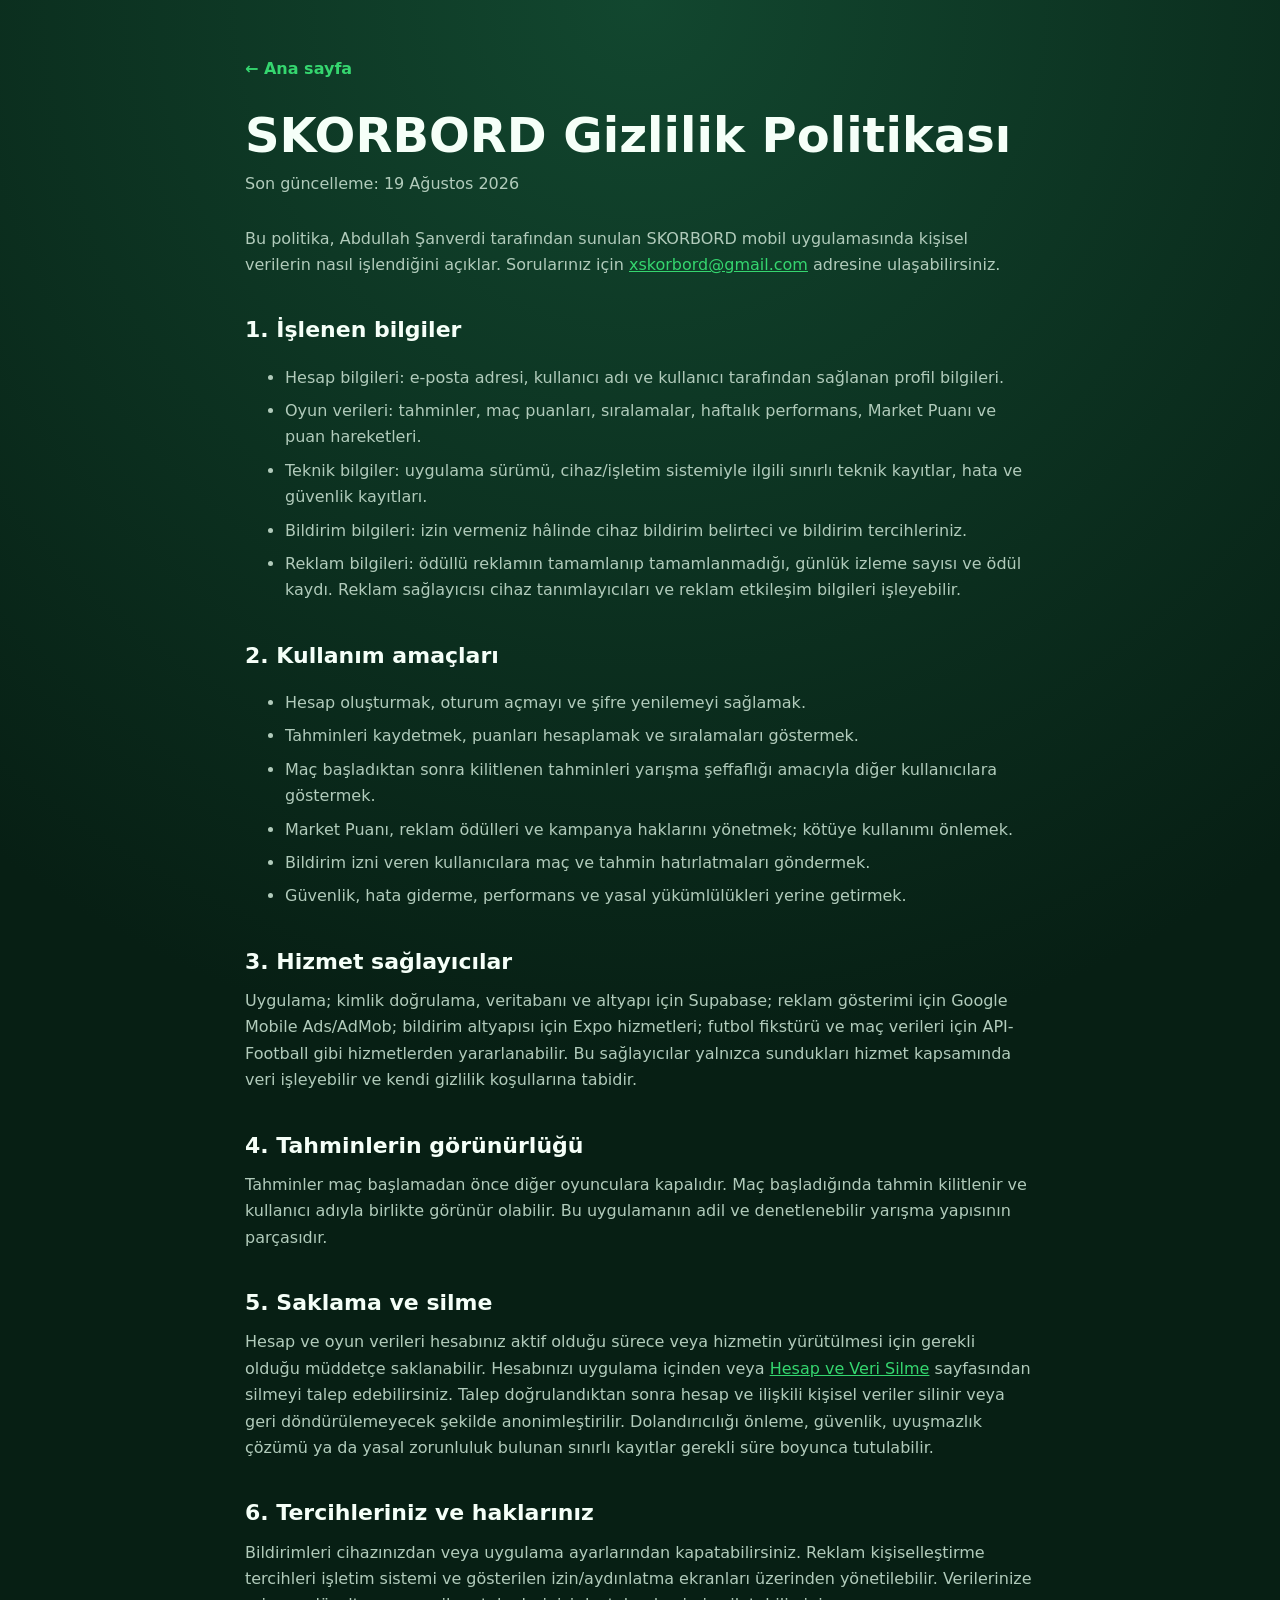
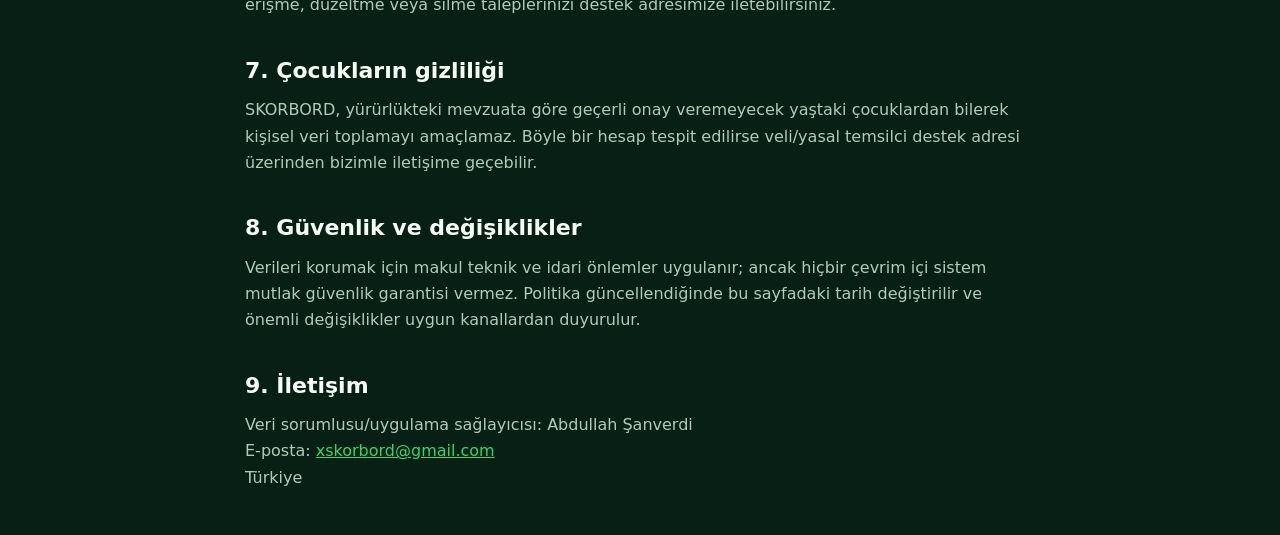
==== privacy.html @ 050bd859 "Add files via upload" ====
<!doctype html><html lang="tr"><head><meta charset="utf-8"><meta name="viewport" content="width=device-width,initial-scale=1"><title>Gizlilik Politikası | SKORBORD</title><link rel="stylesheet" href="styles.css"></head><body><main class="document"><a class="back" href="index.html">← Ana sayfa</a><h1>SKORBORD Gizlilik Politikası</h1><p class="date">Son güncelleme: 19 Ağustos 2026</p><p>Bu politika, Abdullah Şanverdi tarafından sunulan SKORBORD mobil uygulamasında kişisel verilerin nasıl işlendiğini açıklar. Sorularınız için <a href="mailto:xskorbord@gmail.com">xskorbord@gmail.com</a> adresine ulaşabilirsiniz.</p><h2>1. İşlenen bilgiler</h2><ul><li>Hesap bilgileri: e-posta adresi, kullanıcı adı ve kullanıcı tarafından sağlanan profil bilgileri.</li><li>Oyun verileri: tahminler, maç puanları, sıralamalar, haftalık performans, Market Puanı ve puan hareketleri.</li><li>Teknik bilgiler: uygulama sürümü, cihaz/işletim sistemiyle ilgili sınırlı teknik kayıtlar, hata ve güvenlik kayıtları.</li><li>Bildirim bilgileri: izin vermeniz hâlinde cihaz bildirim belirteci ve bildirim tercihleriniz.</li><li>Reklam bilgileri: ödüllü reklamın tamamlanıp tamamlanmadığı, günlük izleme sayısı ve ödül kaydı. Reklam sağlayıcısı cihaz tanımlayıcıları ve reklam etkileşim bilgileri işleyebilir.</li></ul><h2>2. Kullanım amaçları</h2><ul><li>Hesap oluşturmak, oturum açmayı ve şifre yenilemeyi sağlamak.</li><li>Tahminleri kaydetmek, puanları hesaplamak ve sıralamaları göstermek.</li><li>Maç başladıktan sonra kilitlenen tahminleri yarışma şeffaflığı amacıyla diğer kullanıcılara göstermek.</li><li>Market Puanı, reklam ödülleri ve kampanya haklarını yönetmek; kötüye kullanımı önlemek.</li><li>Bildirim izni veren kullanıcılara maç ve tahmin hatırlatmaları göndermek.</li><li>Güvenlik, hata giderme, performans ve yasal yükümlülükleri yerine getirmek.</li></ul><h2>3. Hizmet sağlayıcılar</h2><p>Uygulama; kimlik doğrulama, veritabanı ve altyapı için Supabase; reklam gösterimi için Google Mobile Ads/AdMob; bildirim altyapısı için Expo hizmetleri; futbol fikstürü ve maç verileri için API-Football gibi hizmetlerden yararlanabilir. Bu sağlayıcılar yalnızca sundukları hizmet kapsamında veri işleyebilir ve kendi gizlilik koşullarına tabidir.</p><h2>4. Tahminlerin görünürlüğü</h2><p>Tahminler maç başlamadan önce diğer oyunculara kapalıdır. Maç başladığında tahmin kilitlenir ve kullanıcı adıyla birlikte görünür olabilir. Bu uygulamanın adil ve denetlenebilir yarışma yapısının parçasıdır.</p><h2>5. Saklama ve silme</h2><p>Hesap ve oyun verileri hesabınız aktif olduğu sürece veya hizmetin yürütülmesi için gerekli olduğu müddetçe saklanabilir. Hesabınızı uygulama içinden veya <a href="deletion.html">Hesap ve Veri Silme</a> sayfasından silmeyi talep edebilirsiniz. Talep doğrulandıktan sonra hesap ve ilişkili kişisel veriler silinir veya geri döndürülemeyecek şekilde anonimleştirilir. Dolandırıcılığı önleme, güvenlik, uyuşmazlık çözümü ya da yasal zorunluluk bulunan sınırlı kayıtlar gerekli süre boyunca tutulabilir.</p><h2>6. Tercihleriniz ve haklarınız</h2><p>Bildirimleri cihazınızdan veya uygulama ayarlarından kapatabilirsiniz. Reklam kişiselleştirme tercihleri işletim sistemi ve gösterilen izin/aydınlatma ekranları üzerinden yönetilebilir. Verilerinize erişme, düzeltme veya silme taleplerinizi destek adresimize iletebilirsiniz.</p><h2>7. Çocukların gizliliği</h2><p>SKORBORD, yürürlükteki mevzuata göre geçerli onay veremeyecek yaştaki çocuklardan bilerek kişisel veri toplamayı amaçlamaz. Böyle bir hesap tespit edilirse veli/yasal temsilci destek adresi üzerinden bizimle iletişime geçebilir.</p><h2>8. Güvenlik ve değişiklikler</h2><p>Verileri korumak için makul teknik ve idari önlemler uygulanır; ancak hiçbir çevrim içi sistem mutlak güvenlik garantisi vermez. Politika güncellendiğinde bu sayfadaki tarih değiştirilir ve önemli değişiklikler uygun kanallardan duyurulur.</p><h2>9. İletişim</h2><p>Veri sorumlusu/uygulama sağlayıcısı: Abdullah Şanverdi<br>E-posta: <a href="mailto:xskorbord@gmail.com">xskorbord@gmail.com</a><br>Türkiye</p></main></body></html>
---- styles.css ----
:root{--bg:#071f14;--card:#0d2f20;--line:#1c573b;--green:#35d66f;--text:#f5fff8;--muted:#b1cbbb}*{box-sizing:border-box}body{margin:0;background:radial-gradient(circle at top,#12472f,var(--bg) 48%);color:var(--text);font:16px/1.65 system-ui,-apple-system,BlinkMacSystemFont,"Segoe UI",sans-serif}main{width:min(980px,calc(100% - 32px));margin:0 auto;padding:56px 0 36px}header{display:flex;align-items:center;gap:22px;margin-bottom:34px}.logo{display:grid;place-items:center;width:78px;height:78px;border-radius:24px;background:var(--green);color:#052113;font-size:42px;font-weight:900;box-shadow:0 16px 50px #35d66f33}small{color:var(--green);font-weight:900;letter-spacing:3px}h1{margin:3px 0 2px;font-size:clamp(30px,5vw,48px);line-height:1.12}h2{margin:34px 0 8px;font-size:22px}p{margin:8px 0;color:var(--muted)}a{color:var(--green)}.grid{display:grid;grid-template-columns:repeat(2,1fr);gap:16px}.card{display:block;padding:25px;border:1px solid var(--line);border-radius:22px;background:#0d2f20dd;color:var(--text);text-decoration:none;transition:.2s}.card:hover{transform:translateY(-3px);border-color:var(--green)}.card span{font-size:32px}.card h2{margin:8px 0 3px}.card p{margin:0}.important{box-shadow:inset 4px 0 var(--green)}footer{margin-top:30px;color:#789986;text-align:center}.document{max-width:790px}.back{display:inline-block;margin-bottom:24px;text-decoration:none;font-weight:750}.date{margin-bottom:28px}.lead{font-size:19px}.document li{margin:7px 0;color:var(--muted)}.notice{margin:24px 0;padding:20px;border:1px solid var(--line);border-radius:16px;background:var(--card)}.notice p{margin-bottom:0}.button{display:inline-block;margin:10px 0 18px;padding:14px 20px;border-radius:13px;background:var(--green);color:#052113;text-decoration:none;font-weight:900}@media(max-width:650px){main{padding-top:32px}.grid{grid-template-columns:1fr}header{align-items:flex-start}.logo{width:62px;height:62px;border-radius:19px;font-size:34px}}
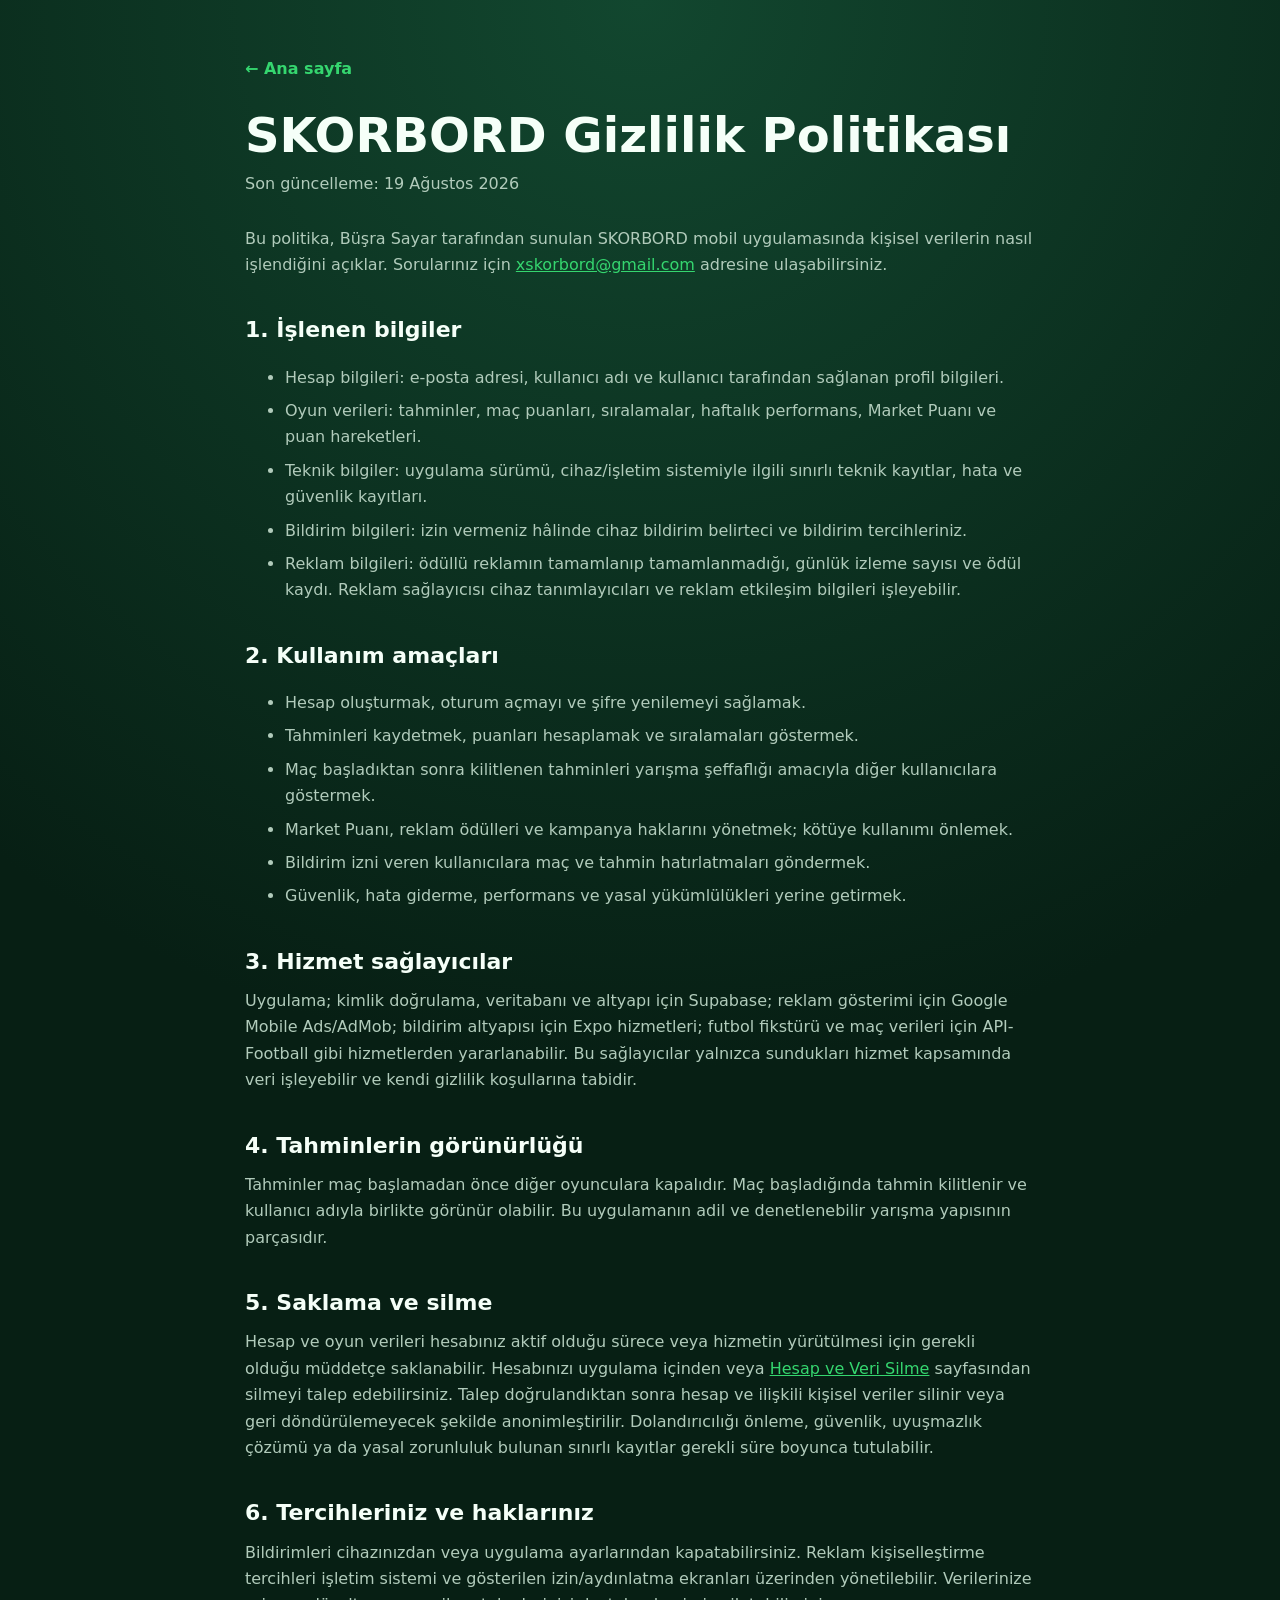
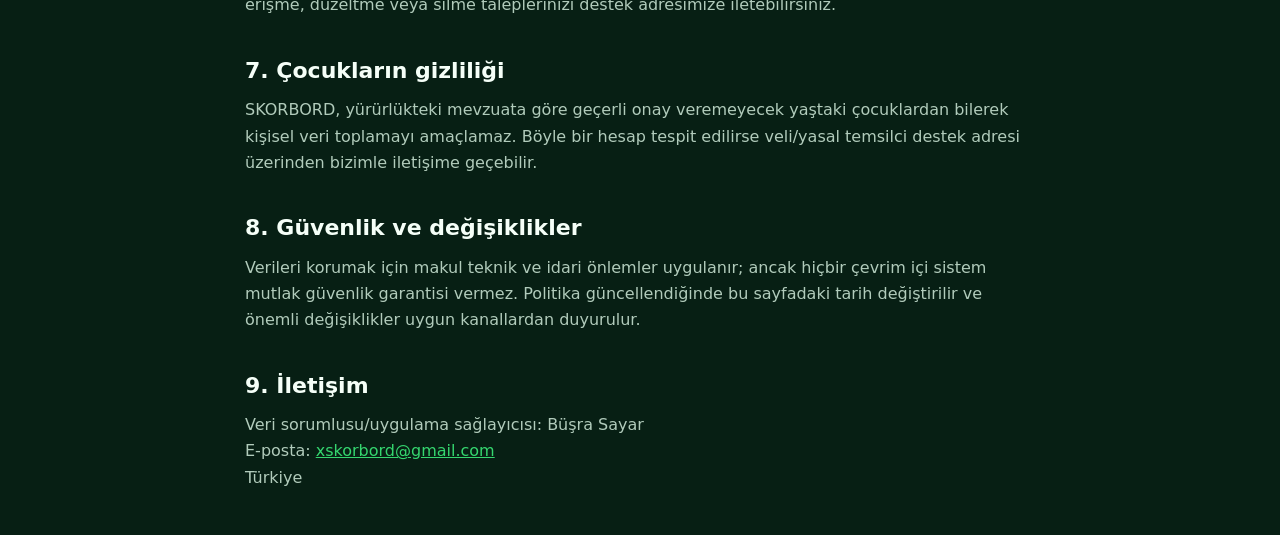
==== commit 53c18dcd: "Update privacy.html" ====
--- a/privacy.html
+++ b/privacy.html
@@ -1 +1 @@
-<!doctype html><html lang="tr"><head><meta charset="utf-8"><meta name="viewport" content="width=device-width,initial-scale=1"><title>Gizlilik Politikası | SKORBORD</title><link rel="stylesheet" href="styles.css"></head><body><main class="document"><a class="back" href="index.html">← Ana sayfa</a><h1>SKORBORD Gizlilik Politikası</h1><p class="date">Son güncelleme: 19 Ağustos 2026</p><p>Bu politika, Abdullah Şanverdi tarafından sunulan SKORBORD mobil uygulamasında kişisel verilerin nasıl işlendiğini açıklar. Sorularınız için <a href="mailto:xskorbord@gmail.com">xskorbord@gmail.com</a> adresine ulaşabilirsiniz.</p><h2>1. İşlenen bilgiler</h2><ul><li>Hesap bilgileri: e-posta adresi, kullanıcı adı ve kullanıcı tarafından sağlanan profil bilgileri.</li><li>Oyun verileri: tahminler, maç puanları, sıralamalar, haftalık performans, Market Puanı ve puan hareketleri.</li><li>Teknik bilgiler: uygulama sürümü, cihaz/işletim sistemiyle ilgili sınırlı teknik kayıtlar, hata ve güvenlik kayıtları.</li><li>Bildirim bilgileri: izin vermeniz hâlinde cihaz bildirim belirteci ve bildirim tercihleriniz.</li><li>Reklam bilgileri: ödüllü reklamın tamamlanıp tamamlanmadığı, günlük izleme sayısı ve ödül kaydı. Reklam sağlayıcısı cihaz tanımlayıcıları ve reklam etkileşim bilgileri işleyebilir.</li></ul><h2>2. Kullanım amaçları</h2><ul><li>Hesap oluşturmak, oturum açmayı ve şifre yenilemeyi sağlamak.</li><li>Tahminleri kaydetmek, puanları hesaplamak ve sıralamaları göstermek.</li><li>Maç başladıktan sonra kilitlenen tahminleri yarışma şeffaflığı amacıyla diğer kullanıcılara göstermek.</li><li>Market Puanı, reklam ödülleri ve kampanya haklarını yönetmek; kötüye kullanımı önlemek.</li><li>Bildirim izni veren kullanıcılara maç ve tahmin hatırlatmaları göndermek.</li><li>Güvenlik, hata giderme, performans ve yasal yükümlülükleri yerine getirmek.</li></ul><h2>3. Hizmet sağlayıcılar</h2><p>Uygulama; kimlik doğrulama, veritabanı ve altyapı için Supabase; reklam gösterimi için Google Mobile Ads/AdMob; bildirim altyapısı için Expo hizmetleri; futbol fikstürü ve maç verileri için API-Football gibi hizmetlerden yararlanabilir. Bu sağlayıcılar yalnızca sundukları hizmet kapsamında veri işleyebilir ve kendi gizlilik koşullarına tabidir.</p><h2>4. Tahminlerin görünürlüğü</h2><p>Tahminler maç başlamadan önce diğer oyunculara kapalıdır. Maç başladığında tahmin kilitlenir ve kullanıcı adıyla birlikte görünür olabilir. Bu uygulamanın adil ve denetlenebilir yarışma yapısının parçasıdır.</p><h2>5. Saklama ve silme</h2><p>Hesap ve oyun verileri hesabınız aktif olduğu sürece veya hizmetin yürütülmesi için gerekli olduğu müddetçe saklanabilir. Hesabınızı uygulama içinden veya <a href="deletion.html">Hesap ve Veri Silme</a> sayfasından silmeyi talep edebilirsiniz. Talep doğrulandıktan sonra hesap ve ilişkili kişisel veriler silinir veya geri döndürülemeyecek şekilde anonimleştirilir. Dolandırıcılığı önleme, güvenlik, uyuşmazlık çözümü ya da yasal zorunluluk bulunan sınırlı kayıtlar gerekli süre boyunca tutulabilir.</p><h2>6. Tercihleriniz ve haklarınız</h2><p>Bildirimleri cihazınızdan veya uygulama ayarlarından kapatabilirsiniz. Reklam kişiselleştirme tercihleri işletim sistemi ve gösterilen izin/aydınlatma ekranları üzerinden yönetilebilir. Verilerinize erişme, düzeltme veya silme taleplerinizi destek adresimize iletebilirsiniz.</p><h2>7. Çocukların gizliliği</h2><p>SKORBORD, yürürlükteki mevzuata göre geçerli onay veremeyecek yaştaki çocuklardan bilerek kişisel veri toplamayı amaçlamaz. Böyle bir hesap tespit edilirse veli/yasal temsilci destek adresi üzerinden bizimle iletişime geçebilir.</p><h2>8. Güvenlik ve değişiklikler</h2><p>Verileri korumak için makul teknik ve idari önlemler uygulanır; ancak hiçbir çevrim içi sistem mutlak güvenlik garantisi vermez. Politika güncellendiğinde bu sayfadaki tarih değiştirilir ve önemli değişiklikler uygun kanallardan duyurulur.</p><h2>9. İletişim</h2><p>Veri sorumlusu/uygulama sağlayıcısı: Abdullah Şanverdi<br>E-posta: <a href="mailto:xskorbord@gmail.com">xskorbord@gmail.com</a><br>Türkiye</p></main></body></html>
+<!doctype html><html lang="tr"><head><meta charset="utf-8"><meta name="viewport" content="width=device-width,initial-scale=1"><title>Gizlilik Politikası | SKORBORD</title><link rel="stylesheet" href="styles.css"></head><body><main class="document"><a class="back" href="index.html">← Ana sayfa</a><h1>SKORBORD Gizlilik Politikası</h1><p class="date">Son güncelleme: 19 Ağustos 2026</p><p>Bu politika, Büşra Sayar tarafından sunulan SKORBORD mobil uygulamasında kişisel verilerin nasıl işlendiğini açıklar. Sorularınız için <a href="mailto:xskorbord@gmail.com">xskorbord@gmail.com</a> adresine ulaşabilirsiniz.</p><h2>1. İşlenen bilgiler</h2><ul><li>Hesap bilgileri: e-posta adresi, kullanıcı adı ve kullanıcı tarafından sağlanan profil bilgileri.</li><li>Oyun verileri: tahminler, maç puanları, sıralamalar, haftalık performans, Market Puanı ve puan hareketleri.</li><li>Teknik bilgiler: uygulama sürümü, cihaz/işletim sistemiyle ilgili sınırlı teknik kayıtlar, hata ve güvenlik kayıtları.</li><li>Bildirim bilgileri: izin vermeniz hâlinde cihaz bildirim belirteci ve bildirim tercihleriniz.</li><li>Reklam bilgileri: ödüllü reklamın tamamlanıp tamamlanmadığı, günlük izleme sayısı ve ödül kaydı. Reklam sağlayıcısı cihaz tanımlayıcıları ve reklam etkileşim bilgileri işleyebilir.</li></ul><h2>2. Kullanım amaçları</h2><ul><li>Hesap oluşturmak, oturum açmayı ve şifre yenilemeyi sağlamak.</li><li>Tahminleri kaydetmek, puanları hesaplamak ve sıralamaları göstermek.</li><li>Maç başladıktan sonra kilitlenen tahminleri yarışma şeffaflığı amacıyla diğer kullanıcılara göstermek.</li><li>Market Puanı, reklam ödülleri ve kampanya haklarını yönetmek; kötüye kullanımı önlemek.</li><li>Bildirim izni veren kullanıcılara maç ve tahmin hatırlatmaları göndermek.</li><li>Güvenlik, hata giderme, performans ve yasal yükümlülükleri yerine getirmek.</li></ul><h2>3. Hizmet sağlayıcılar</h2><p>Uygulama; kimlik doğrulama, veritabanı ve altyapı için Supabase; reklam gösterimi için Google Mobile Ads/AdMob; bildirim altyapısı için Expo hizmetleri; futbol fikstürü ve maç verileri için API-Football gibi hizmetlerden yararlanabilir. Bu sağlayıcılar yalnızca sundukları hizmet kapsamında veri işleyebilir ve kendi gizlilik koşullarına tabidir.</p><h2>4. Tahminlerin görünürlüğü</h2><p>Tahminler maç başlamadan önce diğer oyunculara kapalıdır. Maç başladığında tahmin kilitlenir ve kullanıcı adıyla birlikte görünür olabilir. Bu uygulamanın adil ve denetlenebilir yarışma yapısının parçasıdır.</p><h2>5. Saklama ve silme</h2><p>Hesap ve oyun verileri hesabınız aktif olduğu sürece veya hizmetin yürütülmesi için gerekli olduğu müddetçe saklanabilir. Hesabınızı uygulama içinden veya <a href="deletion.html">Hesap ve Veri Silme</a> sayfasından silmeyi talep edebilirsiniz. Talep doğrulandıktan sonra hesap ve ilişkili kişisel veriler silinir veya geri döndürülemeyecek şekilde anonimleştirilir. Dolandırıcılığı önleme, güvenlik, uyuşmazlık çözümü ya da yasal zorunluluk bulunan sınırlı kayıtlar gerekli süre boyunca tutulabilir.</p><h2>6. Tercihleriniz ve haklarınız</h2><p>Bildirimleri cihazınızdan veya uygulama ayarlarından kapatabilirsiniz. Reklam kişiselleştirme tercihleri işletim sistemi ve gösterilen izin/aydınlatma ekranları üzerinden yönetilebilir. Verilerinize erişme, düzeltme veya silme taleplerinizi destek adresimize iletebilirsiniz.</p><h2>7. Çocukların gizliliği</h2><p>SKORBORD, yürürlükteki mevzuata göre geçerli onay veremeyecek yaştaki çocuklardan bilerek kişisel veri toplamayı amaçlamaz. Böyle bir hesap tespit edilirse veli/yasal temsilci destek adresi üzerinden bizimle iletişime geçebilir.</p><h2>8. Güvenlik ve değişiklikler</h2><p>Verileri korumak için makul teknik ve idari önlemler uygulanır; ancak hiçbir çevrim içi sistem mutlak güvenlik garantisi vermez. Politika güncellendiğinde bu sayfadaki tarih değiştirilir ve önemli değişiklikler uygun kanallardan duyurulur.</p><h2>9. İletişim</h2><p>Veri sorumlusu/uygulama sağlayıcısı: Büşra Sayar<br>E-posta: <a href="mailto:xskorbord@gmail.com">xskorbord@gmail.com</a><br>Türkiye</p></main></body></html>
